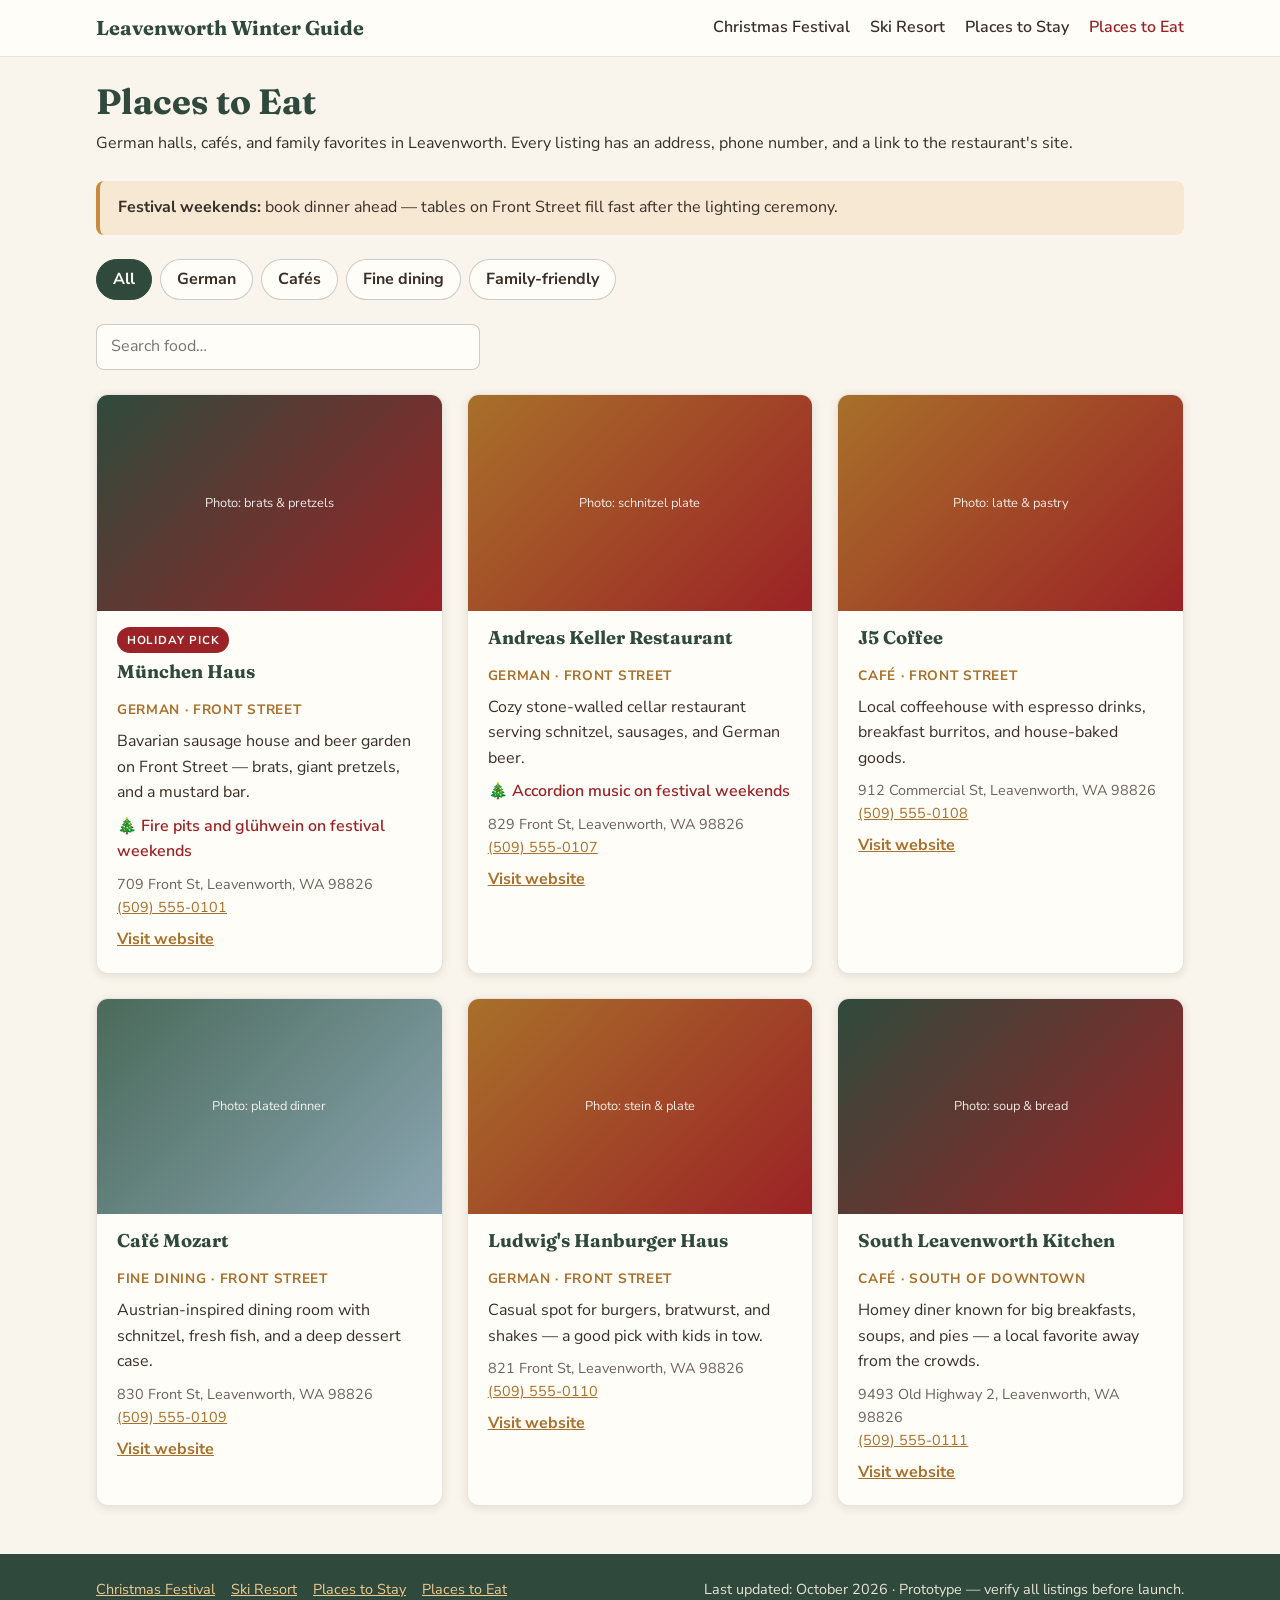
==== eat.html @ 66ccdccf "first commit" ====
<!DOCTYPE html>
<html lang="en">
<head>
  <meta charset="UTF-8">
  <meta name="viewport" content="width=device-width, initial-scale=1.0">
  <title>Where to Eat in Leavenworth WA — German Halls, Cafés &amp; More | Leavenworth Winter Guide</title>
  <meta name="description" content="Find a place to eat in Leavenworth, Washington: German restaurants, cafés, and family favorites with addresses, phone numbers, and links — plus festival-weekend dining advice.">
  <link rel="preconnect" href="https://fonts.googleapis.com">
  <link rel="preconnect" href="https://fonts.gstatic.com" crossorigin>
  <link href="https://fonts.googleapis.com/css2?family=Fraunces:opsz,wght@9..144,500;9..144,700&family=Nunito+Sans:wght@400;600;700&display=swap" rel="stylesheet">
  <link rel="stylesheet" href="./styles.css">
  <script src="./js/main.js" defer></script>
</head>
<body>
  <header class="site-header">
    <div class="container header-inner">
      <a class="site-name" href="./index.html">Leavenworth Winter Guide</a>
      <button class="nav-toggle" aria-expanded="false" aria-controls="site-nav">Menu</button>
      <nav id="site-nav" class="site-nav" aria-label="Main">
        <ul>
          <li><a href="./christmas-festival.html">Christmas Festival</a></li>
          <li><a href="./ski-resort.html">Ski Resort</a></li>
          <li><a href="./stay.html">Places to Stay</a></li>
          <li><a href="./eat.html" aria-current="page">Places to Eat</a></li>
        </ul>
      </nav>
    </div>
  </header>

  <main>
    <section class="container">
      <h1>Places to Eat</h1>
      <p>German halls, cafés, and family favorites in Leavenworth. Every listing
         has an address, phone number, and a link to the restaurant's site.</p>

      <div class="note">
        <strong>Festival weekends:</strong> book dinner ahead — tables on Front
        Street fill fast after the lighting ceremony.
      </div>

      <div class="chips" role="group" aria-label="Filter places to eat">
        <button class="chip is-active" data-filter="all">All</button>
        <button class="chip" data-filter="german">German</button>
        <button class="chip" data-filter="cafe">Cafés</button>
        <button class="chip" data-filter="fine-dining">Fine dining</button>
        <button class="chip" data-filter="family-friendly">Family-friendly</button>
      </div>

      <label class="sr-only" for="eat-search">Search places to eat</label>
      <input class="search-input" id="eat-search" type="search"
             placeholder="Search food…">

      <div class="grid">
        <article class="listing-card" data-tags="german,family-friendly">
          <div class="photo photo--card photo--lights" role="img"
               aria-label="Placeholder photo: sausages and pretzels on a wooden table">
            <span>Photo: brats &amp; pretzels</span>
          </div>
          <div class="listing-body">
            <span class="badge">Holiday pick</span>
            <h3>München Haus</h3>
            <p class="listing-category">German &middot; Front Street</p>
            <p class="listing-desc">Bavarian sausage house and beer garden on Front
               Street — brats, giant pretzels, and a mustard bar.</p>
            <p class="listing-holiday">🎄 Fire pits and glühwein on festival weekends</p>
            <address>
              709 Front St, Leavenworth, WA 98826<br>
              <a href="tel:+15095550101">(509) 555-0101</a>
            </address>
            <a class="listing-link" href="https://www.munichaus.com"
               rel="noopener noreferrer" target="_blank">Visit website</a>
          </div>
        </article>

        <article class="listing-card" data-tags="german,family-friendly">
          <div class="photo photo--card photo--warm" role="img"
               aria-label="Placeholder photo: a plate of schnitzel with potatoes">
            <span>Photo: schnitzel plate</span>
          </div>
          <div class="listing-body">
            <h3>Andreas Keller Restaurant</h3>
            <p class="listing-category">German &middot; Front Street</p>
            <p class="listing-desc">Cozy stone-walled cellar restaurant serving
               schnitzel, sausages, and German beer.</p>
            <p class="listing-holiday">🎄 Accordion music on festival weekends</p>
            <address>
              829 Front St, Leavenworth, WA 98826<br>
              <a href="tel:+15095550107">(509) 555-0107</a>
            </address>
            <a class="listing-link" href="https://www.andreaskeller.com"
               rel="noopener noreferrer" target="_blank">Visit website</a>
          </div>
        </article>

        <article class="listing-card" data-tags="cafe">
          <div class="photo photo--card photo--warm" role="img"
               aria-label="Placeholder photo: a latte and pastry on a café table">
            <span>Photo: latte &amp; pastry</span>
          </div>
          <div class="listing-body">
            <h3>J5 Coffee</h3>
            <p class="listing-category">Café &middot; Front Street</p>
            <p class="listing-desc">Local coffeehouse with espresso drinks, breakfast
               burritos, and house-baked goods.</p>
            <address>
              912 Commercial St, Leavenworth, WA 98826<br>
              <a href="tel:+15095550108">(509) 555-0108</a>
            </address>
            <a class="listing-link" href="https://www.j5coffee.com"
               rel="noopener noreferrer" target="_blank">Visit website</a>
          </div>
        </article>

        <article class="listing-card" data-tags="fine-dining">
          <div class="photo photo--card photo--snow" role="img"
               aria-label="Placeholder photo: an elegantly plated dinner dish">
            <span>Photo: plated dinner</span>
          </div>
          <div class="listing-body">
            <h3>Café Mozart</h3>
            <p class="listing-category">Fine dining &middot; Front Street</p>
            <p class="listing-desc">Austrian-inspired dining room with schnitzel,
               fresh fish, and a deep dessert case.</p>
            <address>
              830 Front St, Leavenworth, WA 98826<br>
              <a href="tel:+15095550109">(509) 555-0109</a>
            </address>
            <a class="listing-link" href="https://www.cafemozartleavenworth.com"
               rel="noopener noreferrer" target="_blank">Visit website</a>
          </div>
        </article>

        <article class="listing-card" data-tags="german,family-friendly">
          <div class="photo photo--card photo--warm" role="img"
               aria-label="Placeholder photo: a beer stein beside a hearty plate of food">
            <span>Photo: stein &amp; plate</span>
          </div>
          <div class="listing-body">
            <h3>Ludwig's Hanburger Haus</h3>
            <p class="listing-category">German &middot; Front Street</p>
            <p class="listing-desc">Casual spot for burgers, bratwurst, and shakes —
               a good pick with kids in tow.</p>
            <address>
              821 Front St, Leavenworth, WA 98826<br>
              <a href="tel:+15095550110">(509) 555-0110</a>
            </address>
            <a class="listing-link" href="https://www.ludwigshamburgerhaus.com"
               rel="noopener noreferrer" target="_blank">Visit website</a>
          </div>
        </article>

        <article class="listing-card" data-tags="cafe,family-friendly">
          <div class="photo photo--card photo--lights" role="img"
               aria-label="Placeholder photo: soup and bread on a rustic table">
            <span>Photo: soup &amp; bread</span>
          </div>
          <div class="listing-body">
            <h3>South Leavenworth Kitchen</h3>
            <p class="listing-category">Café &middot; South of downtown</p>
            <p class="listing-desc">Homey diner known for big breakfasts, soups, and
               pies — a local favorite away from the crowds.</p>
            <address>
              9493 Old Highway 2, Leavenworth, WA 98826<br>
              <a href="tel:+15095550111">(509) 555-0111</a>
            </address>
            <a class="listing-link" href="https://www.southleavenworthkitchen.com"
               rel="noopener noreferrer" target="_blank">Visit website</a>
          </div>
        </article>
      </div>

      <p class="no-results" hidden>No restaurants match your search. Try a
         different word, or clear the filters.</p>
    </section>
  </main>

  <footer class="site-footer">
    <div class="container footer-inner">
      <nav aria-label="Footer">
        <ul>
          <li><a href="./christmas-festival.html">Christmas Festival</a></li>
          <li><a href="./ski-resort.html">Ski Resort</a></li>
          <li><a href="./stay.html">Places to Stay</a></li>
          <li><a href="./eat.html">Places to Eat</a></li>
        </ul>
      </nav>
      <p>Last updated: October 2026 &middot; Prototype — verify all listings before launch.</p>
    </div>
  </footer>
</body>
</html>
---- styles.css ----
/* ============================================================
   Leavenworth Winter Guide — prototype stylesheet
   Design system defined in design.md §6 (cozy alpine palette)
   ============================================================ */

:root {
  /* Colors — cozy alpine holiday palette */
  --color-primary:   #2f4a3c;  /* deep pine green */
  --color-secondary: #9b2226;  /* cranberry red */
  --color-accent:    #c98a3d;  /* warm amber */
  --color-accent-dark: #a8702a; /* amber darkened for text-size uses */
  --color-bg:        #faf5ec;  /* warm cream */
  --color-text:      #3a2f28;  /* warm dark brown */
  --color-surface:   #fffdf8;

  /* Type */
  --font-heading: 'Fraunces', Georgia, serif;
  --font-body: 'Nunito Sans', system-ui, sans-serif;

  /* Spacing scale */
  --space-sm: 0.5rem;
  --space-md: 1.5rem;
  --space-lg: 3rem;

  --radius: 12px;
  --shadow: 0 2px 10px rgba(58, 47, 40, 0.12);
}

/* ---------- Base ---------- */
* { box-sizing: border-box; }

/* The hidden attribute must always win, even over display:flex on cards */
[hidden] { display: none !important; }

body {
  margin: 0;
  font-family: var(--font-body);
  color: var(--color-text);
  background: var(--color-bg);
  line-height: 1.6;
}

h1, h2, h3 {
  font-family: var(--font-heading);
  line-height: 1.2;
  color: var(--color-primary);
}

h1 { font-size: 2.2rem; margin: var(--space-md) 0 var(--space-sm); }
h2 { font-size: 1.6rem; margin: var(--space-lg) 0 var(--space-md); }
h3 { font-size: 1.15rem; margin: 0 0 var(--space-sm); }

p { margin: 0 0 var(--space-sm); }

a { color: var(--color-accent-dark); }
a:focus-visible, button:focus-visible, input:focus-visible {
  outline: 3px solid var(--color-accent);
  outline-offset: 2px;
}

.container {
  width: min(100% - 2rem, 68rem);
  margin-inline: auto;
}

.sr-only {
  position: absolute;
  width: 1px; height: 1px;
  padding: 0; margin: -1px;
  overflow: hidden;
  clip: rect(0 0 0 0);
  white-space: nowrap;
  border: 0;
}

/* ---------- Photo placeholders (swap for real <img> later) ---------- */
.photo {
  display: flex;
  align-items: center;
  justify-content: center;
  text-align: center;
  color: rgba(255, 253, 248, 0.9);
  font-size: 0.8rem;
  padding: 0.5rem;
}
.photo--card { aspect-ratio: 16 / 10; }
.photo--hero { aspect-ratio: 21 / 9; font-size: 0.9rem; }
.photo--lights { background: linear-gradient(135deg, #2f4a3c, #9b2226); }
.photo--snow   { background: linear-gradient(135deg, #4a6a5a, #8aa5b1); }
.photo--warm   { background: linear-gradient(135deg, #a8702a, #9b2226); }

/* ---------- Header & nav ---------- */
.site-header {
  background: var(--color-surface);
  border-bottom: 1px solid rgba(58, 47, 40, 0.12);
  position: sticky;
  top: 0;
  z-index: 10;
}
.header-inner {
  display: flex;
  align-items: center;
  justify-content: space-between;
  flex-wrap: wrap;
  gap: var(--space-sm);
  padding: 0.75rem 0;
}
.site-name {
  font-family: var(--font-heading);
  font-weight: 700;
  font-size: 1.25rem;
  color: var(--color-primary);
  text-decoration: none;
}
.nav-toggle {
  display: none;
  font: inherit;
  font-weight: 700;
  padding: 0.4rem 0.9rem;
  border-radius: 8px;
  border: 1.5px solid rgba(58, 47, 40, 0.25);
  background: var(--color-surface);
  color: var(--color-text);
  cursor: pointer;
}
.site-nav ul {
  list-style: none;
  display: flex;
  flex-wrap: wrap;
  gap: 1.25rem;
  margin: 0;
  padding: 0;
}
.site-nav a {
  text-decoration: none;
  color: var(--color-text);
  font-weight: 600;
}
.site-nav a:hover,
.site-nav a[aria-current="page"] { color: var(--color-secondary); }

@media (max-width: 47.99rem) {
  .nav-toggle { display: block; }
  .site-nav { display: none; width: 100%; }
  .site-nav.is-open { display: block; }
  .site-nav ul { flex-direction: column; gap: 0.5rem; padding-bottom: 0.75rem; }
}

/* ---------- Hero ---------- */
.hero { padding: var(--space-md) 0 var(--space-lg); text-align: center; }
.hero .photo--hero { border-radius: var(--radius); margin-bottom: var(--space-md); }
.hero-sub { max-width: 40rem; margin-inline: auto; font-size: 1.1rem; }
.cta-row {
  display: flex;
  flex-wrap: wrap;
  gap: var(--space-sm);
  justify-content: center;
  margin-top: var(--space-md);
}

/* ---------- Buttons ---------- */
.btn {
  display: inline-block;
  padding: 0.7rem 1.4rem;
  border-radius: 999px;
  font-weight: 700;
  text-decoration: none;
}
.btn--primary { background: var(--color-primary); color: #fffdf8; }
.btn--primary:hover { background: #243a2f; }
.btn--secondary { background: var(--color-secondary); color: #fffdf8; }
.btn--secondary:hover { background: #7d1a1e; }

/* ---------- Grids & cards ---------- */
.grid {
  display: grid;
  gap: var(--space-md);
  grid-template-columns: 1fr;
}
@media (min-width: 48rem) { .grid { grid-template-columns: repeat(2, 1fr); } }
@media (min-width: 64rem) { .grid { grid-template-columns: repeat(3, 1fr); } }

.listing-card,
.category-card {
  background: var(--color-surface);
  border: 1px solid rgba(58, 47, 40, 0.12);
  border-radius: var(--radius);
  overflow: hidden;
  box-shadow: var(--shadow);
  display: flex;
  flex-direction: column;
}
.listing-body {
  padding: 1rem 1.25rem 1.25rem;
  display: flex;
  flex-direction: column;
  gap: 0.5rem;
  flex: 1;
}
.listing-category {
  margin: 0;
  color: var(--color-accent-dark);
  font-weight: 700;
  font-size: 0.85rem;
  text-transform: uppercase;
  letter-spacing: 0.05em;
}
.listing-desc { margin: 0; }
.listing-holiday { margin: 0; font-weight: 600; color: var(--color-secondary); }
.listing-card address {
  font-style: normal;
  font-size: 0.9rem;
  color: rgba(58, 47, 40, 0.75);
}
.listing-link { font-weight: 700; }

.badge {
  display: inline-block;
  align-self: flex-start;
  background: var(--color-secondary);
  color: #fffdf8;
  font-size: 0.72rem;
  font-weight: 700;
  letter-spacing: 0.08em;
  text-transform: uppercase;
  padding: 0.25rem 0.6rem;
  border-radius: 999px;
}

.category-card {
  text-decoration: none;
  color: inherit;
  transition: transform 0.15s ease, box-shadow 0.15s ease;
}
.category-card:hover {
  transform: translateY(-3px);
  box-shadow: 0 6px 16px rgba(58, 47, 40, 0.18);
}
.category-body { padding: 1rem 1.25rem 1.25rem; }
.category-body h3 { margin: 0; }
.category-body p { margin: 0.25rem 0 0; }

/* ---------- Chips & search (directory pages) ---------- */
.chips { display: flex; flex-wrap: wrap; gap: 0.5rem; margin-bottom: var(--space-md); }
.chip {
  font: inherit;
  font-weight: 700;
  padding: 0.4rem 1rem;
  border-radius: 999px;
  border: 1.5px solid rgba(58, 47, 40, 0.25);
  background: var(--color-surface);
  color: var(--color-text);
  cursor: pointer;
}
.chip:hover { border-color: var(--color-primary); }
.chip.is-active {
  background: var(--color-primary);
  border-color: var(--color-primary);
  color: #fffdf8;
}

.search-input {
  font: inherit;
  width: 100%;
  max-width: 24rem;
  padding: 0.6rem 0.9rem;
  border-radius: 8px;
  border: 1.5px solid rgba(58, 47, 40, 0.25);
  background: var(--color-surface);
  margin-bottom: var(--space-md);
}

.no-results {
  background: var(--color-surface);
  border: 1px dashed rgba(58, 47, 40, 0.3);
  border-radius: var(--radius);
  padding: var(--space-md);
  text-align: center;
}

/* ---------- Note boxes ---------- */
.note {
  background: #f7e8d4;
  border-left: 4px solid var(--color-accent);
  border-radius: 8px;
  padding: 0.9rem 1.1rem;
  margin: var(--space-md) 0;
}
.note--prototype {
  border-left-color: var(--color-secondary);
  background: #f6e3e3;
  font-size: 0.9rem;
}

/* ---------- Festival banner ---------- */
.festival-banner {
  background: var(--color-secondary);
  color: #fffdf8;
  padding: 1rem 0;
  margin-top: var(--space-lg);
  text-align: center;
}
.festival-banner p { margin: 0; }
.festival-banner a { color: #f7d9a8; font-weight: 700; }

/* ---------- Timeline (festival page) ---------- */
.timeline {
  list-style: none;
  padding: 0;
  margin: 0;
  display: grid;
  gap: var(--space-sm);
}
.timeline li {
  background: var(--color-surface);
  border: 1px solid rgba(58, 47, 40, 0.12);
  border-radius: var(--radius);
  padding: 0.9rem 1.1rem;
}
.timeline time {
  display: block;
  font-weight: 700;
  color: var(--color-secondary);
  font-size: 0.85rem;
  text-transform: uppercase;
  letter-spacing: 0.05em;
}
.timeline p { margin: 0.25rem 0 0; }

/* ---------- Quick facts (ski page) ---------- */
.facts {
  display: grid;
  gap: var(--space-sm);
  grid-template-columns: repeat(auto-fit, minmax(10rem, 1fr));
  margin: var(--space-md) 0;
}
.fact {
  background: var(--color-surface);
  border: 1px solid rgba(58, 47, 40, 0.12);
  border-radius: var(--radius);
  padding: 0.9rem 1rem;
  text-align: center;
}
.fact strong {
  display: block;
  font-family: var(--font-heading);
  font-size: 1.3rem;
  color: var(--color-primary);
}

/* ---------- FAQ accordion ---------- */
.faq-item { border-bottom: 1px solid rgba(58, 47, 40, 0.15); }
.faq-question {
  font-family: var(--font-heading);
  font-weight: 700;
  font-size: 1.05rem;
  background: none;
  border: none;
  color: var(--color-primary);
  width: 100%;
  text-align: left;
  padding: 0.9rem 0;
  cursor: pointer;
  display: flex;
  justify-content: space-between;
  align-items: center;
  gap: var(--space-sm);
}
.faq-question::after { content: '+'; font-size: 1.3rem; }
.faq-question[aria-expanded="true"]::after { content: '\2212'; }
.faq-answer { padding-bottom: 1rem; }
.faq-answer p { margin: 0; }

/* ---------- Footer ---------- */
.site-footer {
  margin-top: var(--space-lg);
  padding: var(--space-md) 0;
  background: var(--color-primary);
  color: #e8e2d6;
  font-size: 0.9rem;
}
.site-footer a { color: #f0c98f; }
.footer-inner {
  display: flex;
  flex-wrap: wrap;
  gap: var(--space-md);
  justify-content: space-between;
  align-items: baseline;
}
.site-footer ul {
  list-style: none;
  display: flex;
  flex-wrap: wrap;
  gap: 1rem;
  margin: 0;
  padding: 0;
}
.site-footer p { margin: 0; }
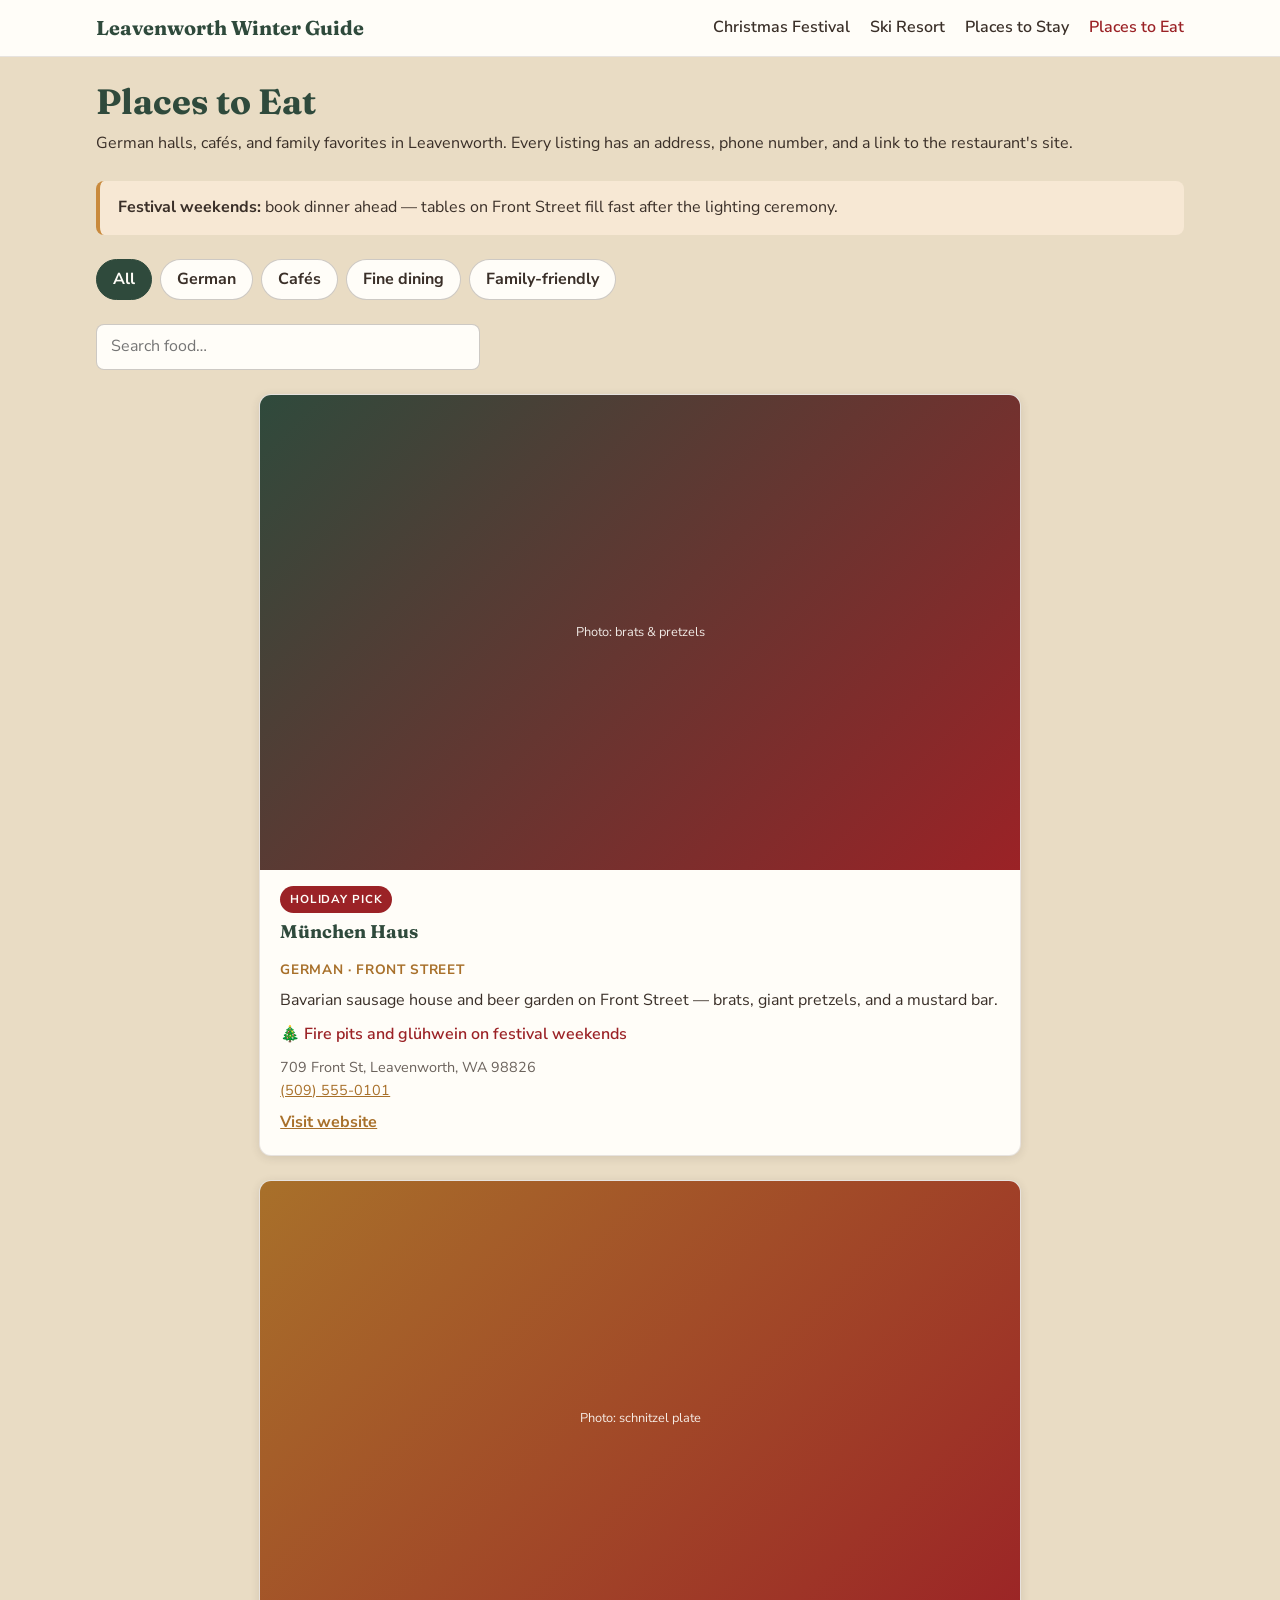
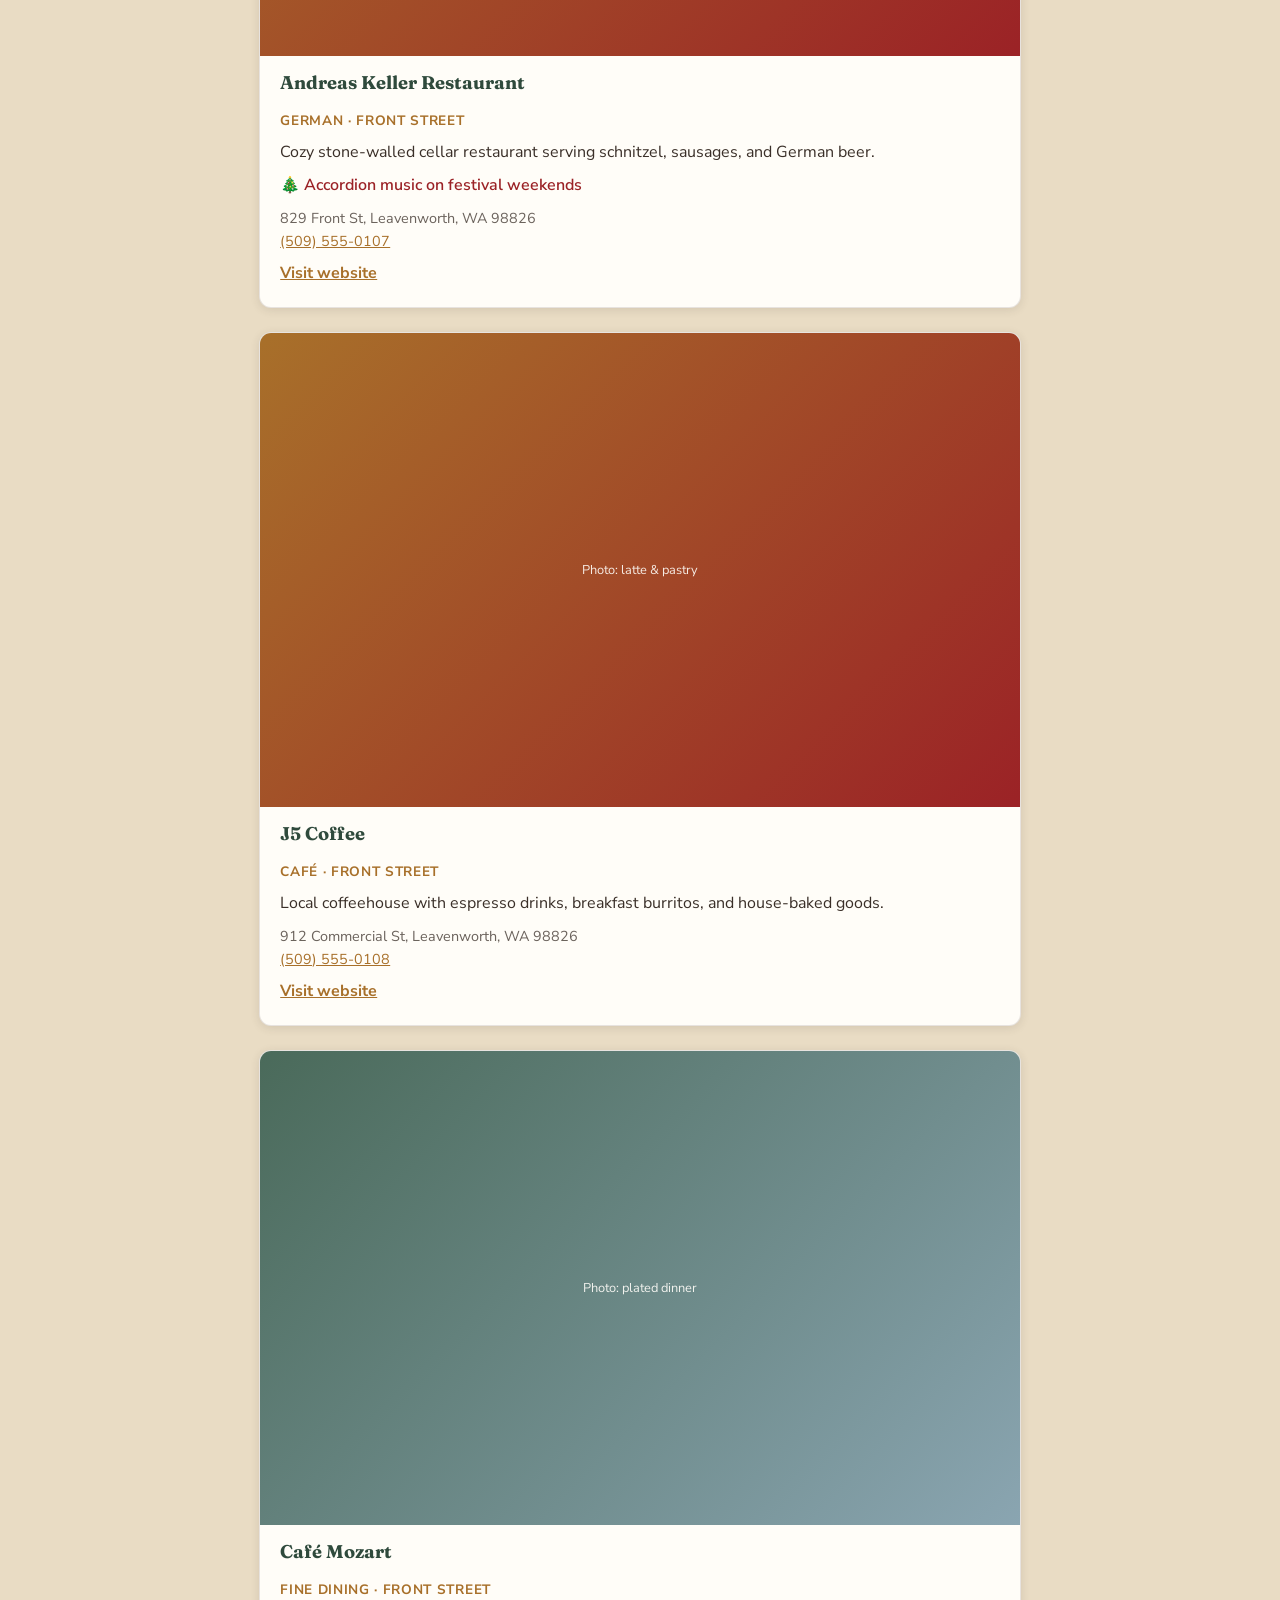
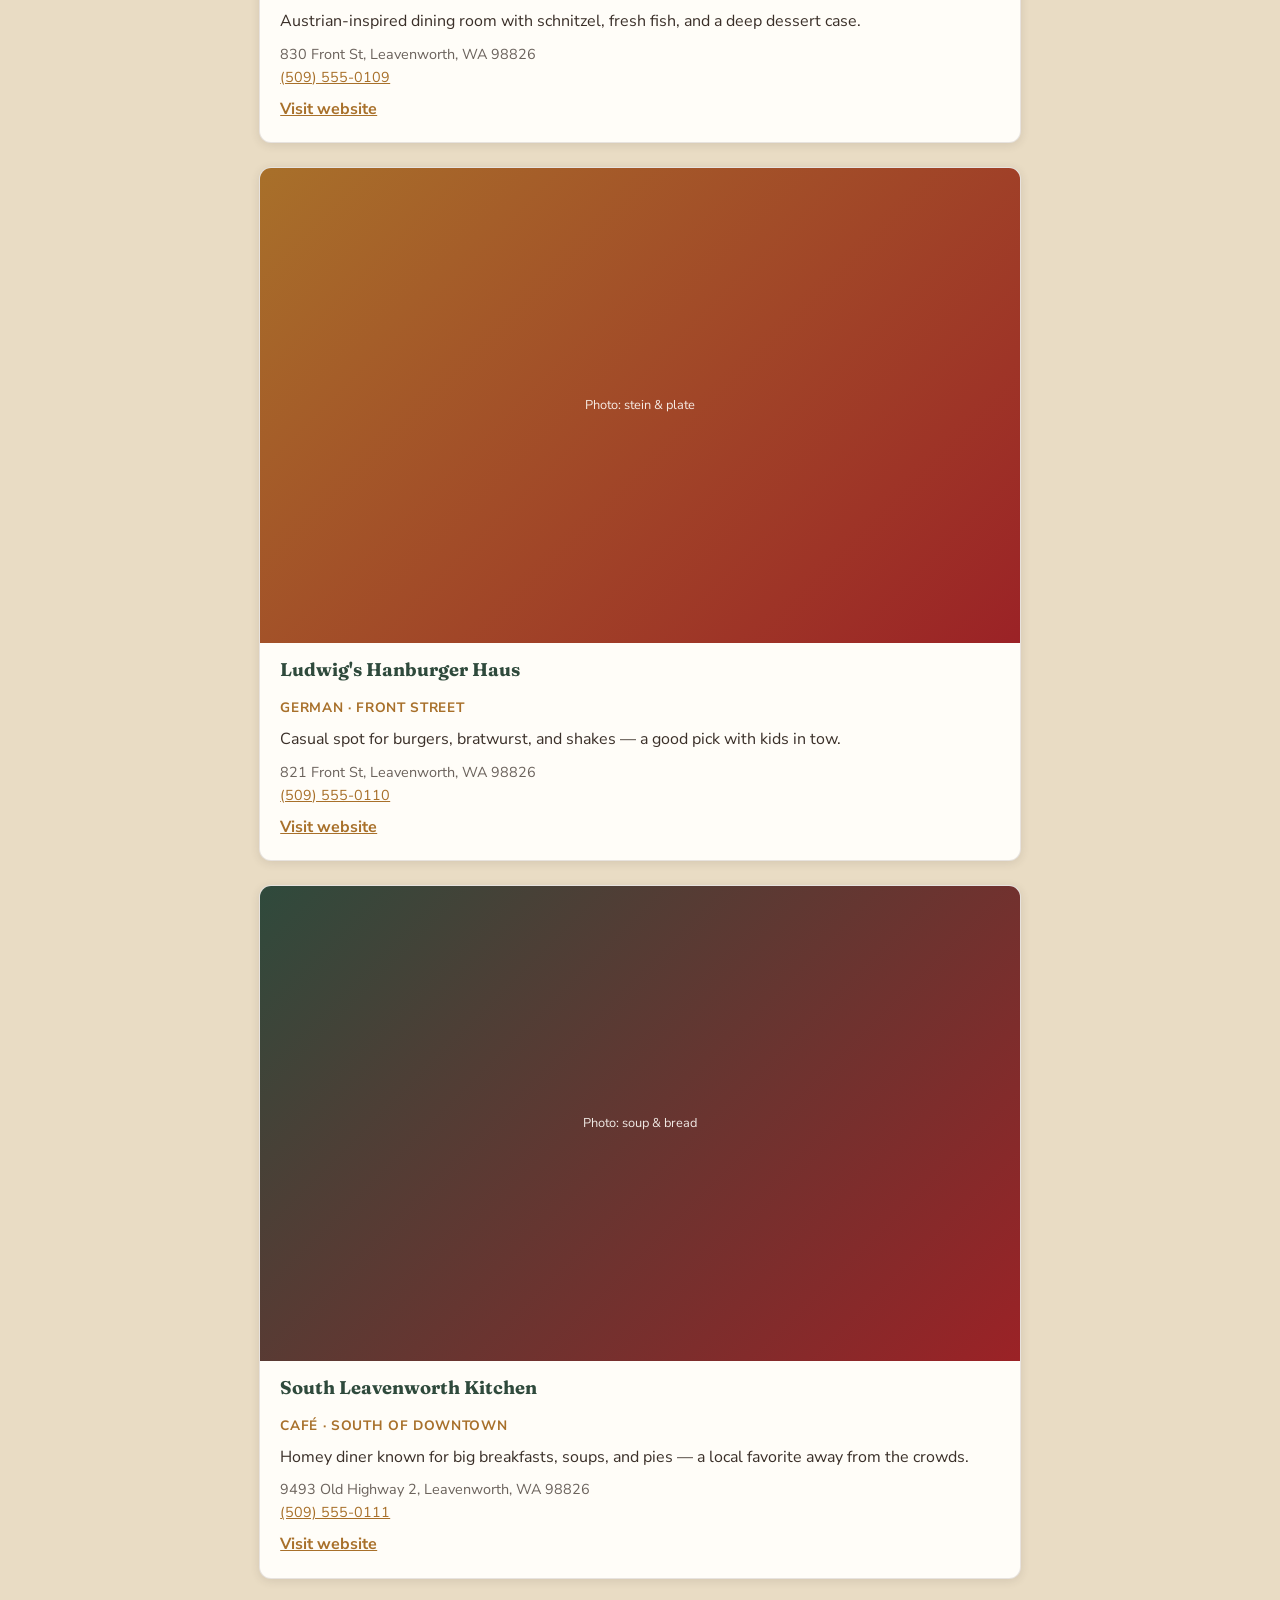
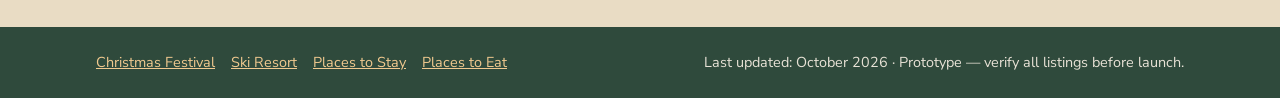
==== commit 8b17b9d3: "save" ====
--- a/eat.html
+++ b/eat.html
@@ -50,7 +50,7 @@
       <input class="search-input" id="eat-search" type="search"
              placeholder="Search food…">
 
-      <div class="grid">
+      <div class="grid grid--listings">
         <article class="listing-card" data-tags="german,family-friendly">
           <div class="photo photo--card photo--lights" role="img"
                aria-label="Placeholder photo: sausages and pretzels on a wooden table">
--- a/styles.css
+++ b/styles.css
@@ -9,7 +9,7 @@
   --color-secondary: #9b2226;  /* cranberry red */
   --color-accent:    #c98a3d;  /* warm amber */
   --color-accent-dark: #a8702a; /* amber darkened for text-size uses */
-  --color-bg:        #faf5ec;  /* warm cream */
+  --color-bg:        #e9dcc4;  /* warm cream */
   --color-text:      #3a2f28;  /* warm dark brown */
   --color-surface:   #fffdf8;
 
@@ -84,6 +84,16 @@
   padding: 0.5rem;
 }
 .photo--card { aspect-ratio: 16 / 10; }
+.photo--image {
+  padding: 0;
+  overflow: hidden;
+}
+.photo--image > img {
+  display: block;
+  width: 100%;
+  height: 100%;
+  object-fit: cover;
+}
 .photo--hero { aspect-ratio: 21 / 9; font-size: 0.9rem; }
 .photo--lights { background: linear-gradient(135deg, #2f4a3c, #9b2226); }
 .photo--snow   { background: linear-gradient(135deg, #4a6a5a, #8aa5b1); }
@@ -179,6 +189,11 @@
 }
 @media (min-width: 48rem) { .grid { grid-template-columns: repeat(2, 1fr); } }
 @media (min-width: 64rem) { .grid { grid-template-columns: repeat(3, 1fr); } }
+.grid--listings { grid-template-columns: minmax(0, 1fr); }
+.grid--listings > .listing-card {
+  width: 70%;
+  justify-self: center;
+}
 
 .listing-card,
 .category-card {
